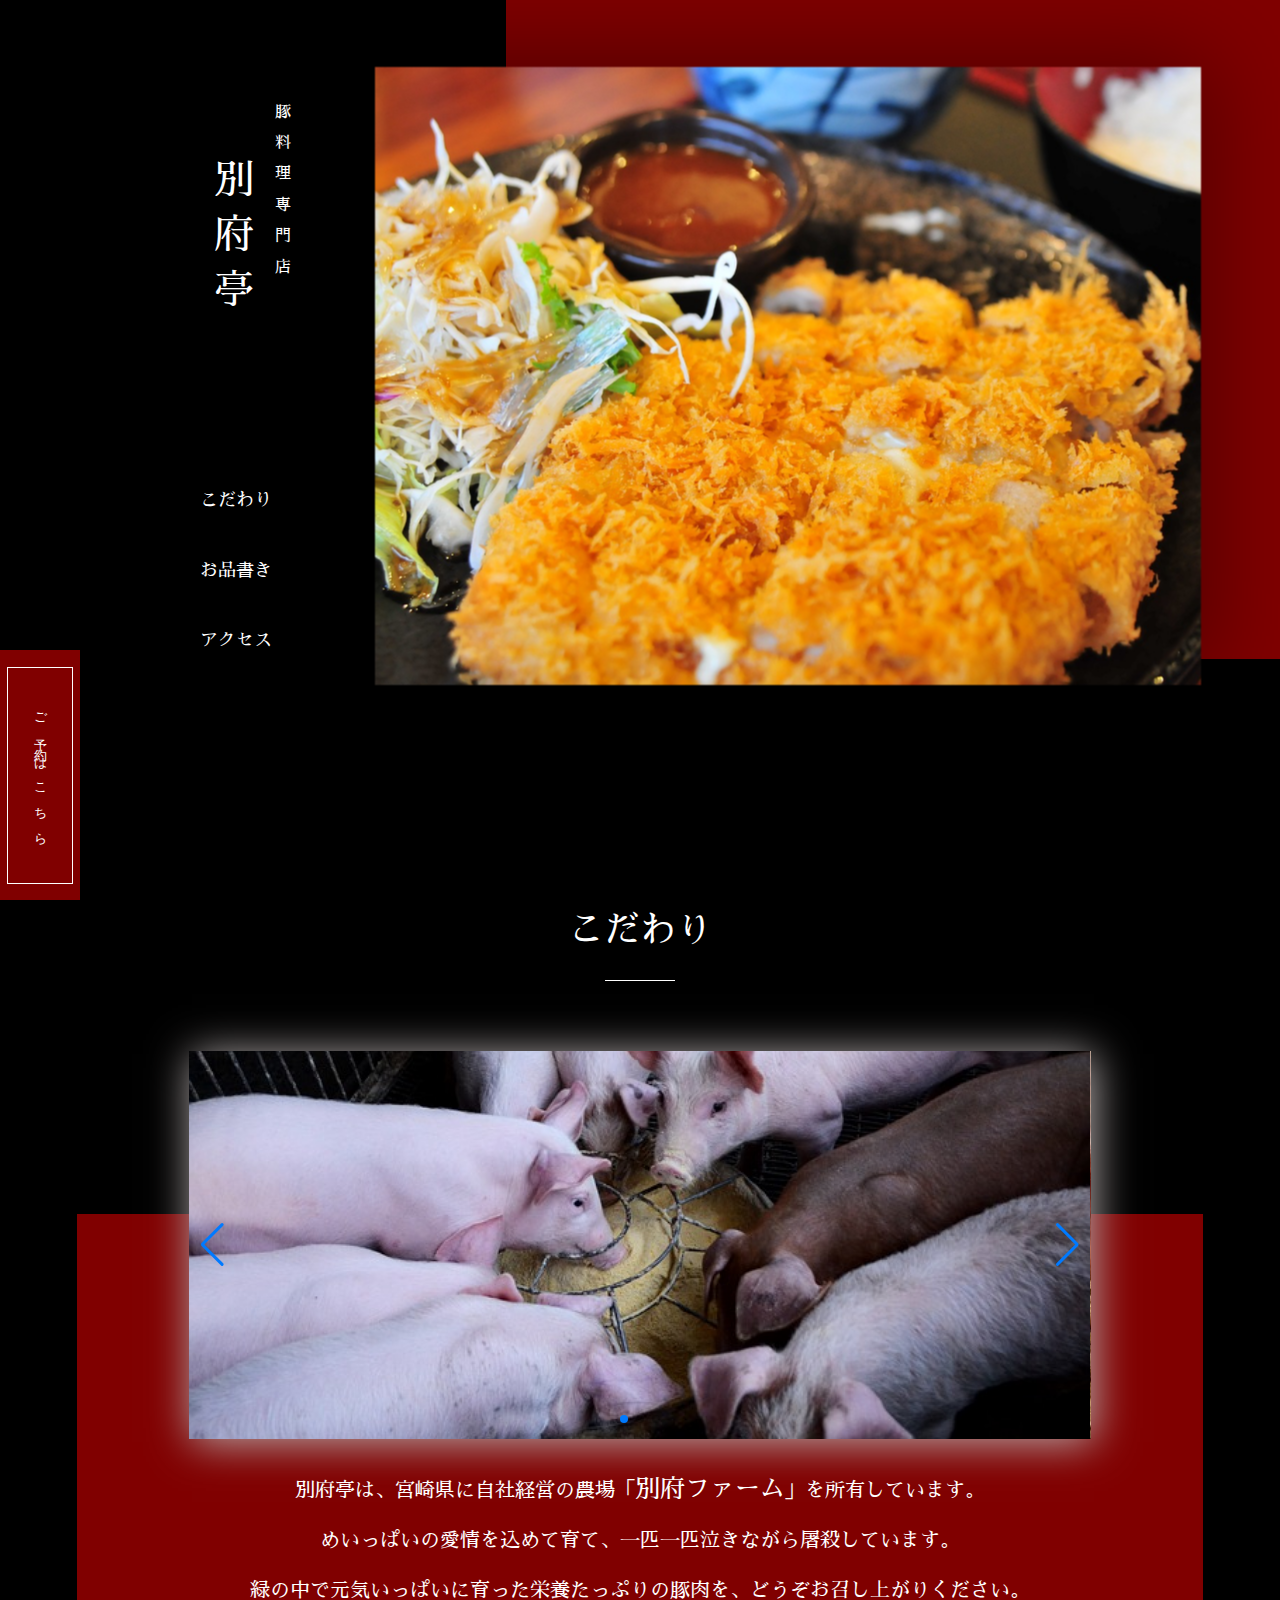
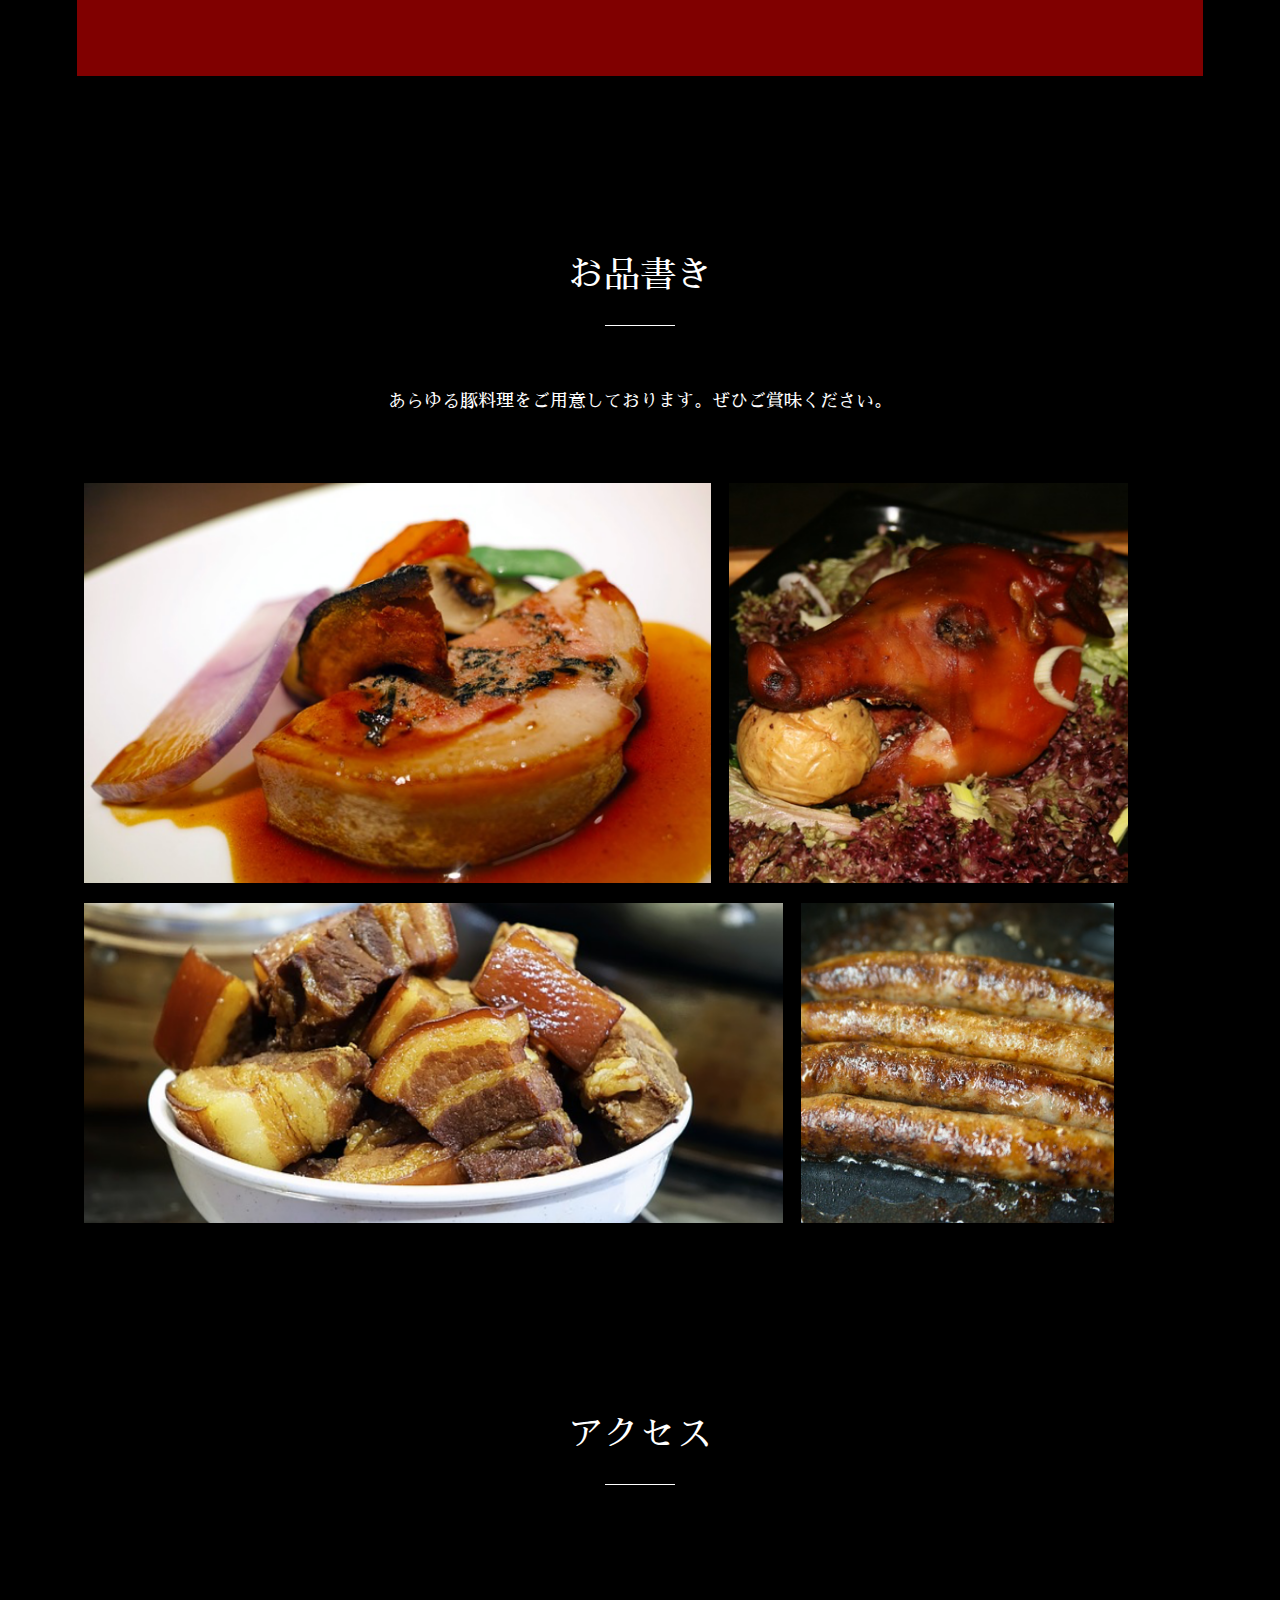
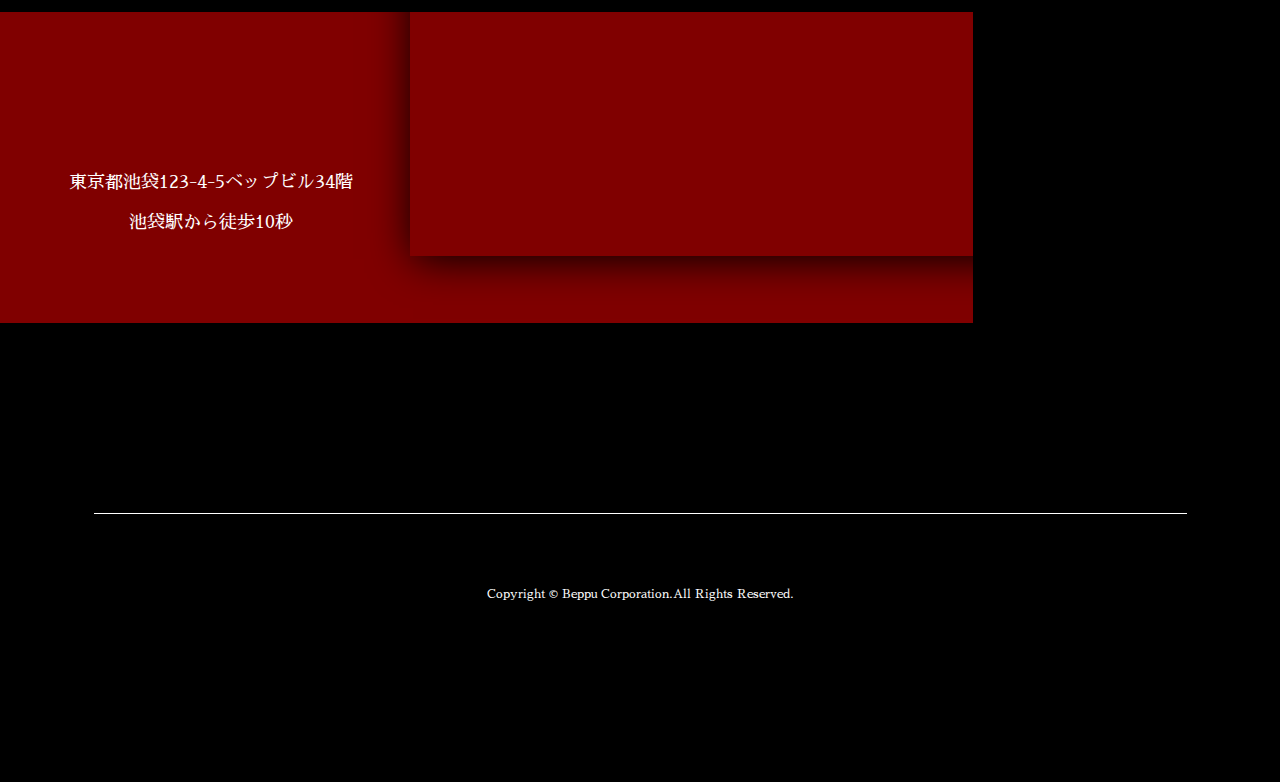
==== Markup1/beppu/index.html @ 49e9ab79 "Add files via upload" ====
<!DOCTYPE html>
<html lang="ja">
<head>
    <meta charset="UTF-8">
    <meta name="viewport" content="width=device-width, initial-scale=1.0">
    <title>Document</title>
    <link href="https://fonts.googleapis.com/css2?family=Sawarabi+Mincho&display=swap" rel="stylesheet">
    <link rel="stylesheet" href="css/main.css">
    <link rel="stylesheet" href="css/swiper.min.css">
</head>
<body>
    <main>
        <section id ="first-v">
            <div class="fv-pic">
                <img class="tonkatsu" src="./img/tonkatsu.png" alt="">
            </div>
            <div class="fv-info">
                <h1 class="fv-title">別府亭<br><span>豚料理専門店</span></h1>
                <nav>
                    <ul>
                        <li><a href="#picky">こだわり</a></li>
                        <li><a href="#menu">お品書き</a></li>
                        <li><a href="#access">アクセス</a></li>
                    </ul>
                </nav>
            </div>
            <button class="btn">
                <p class="btn-logo">ご予約はこちら</p>
            </button>
        </section>

        <section id ="picky">
            <div class="inner">
                <div class="title">
                    <h1>こだわり</h1>
                </div>
                <div class="desc">
                    <p>別府亭は、宮崎県に自社経営の農場「<span>別府ファーム</span>」を所有しています。<br>
                    めいっぱいの愛情を込めて育て、一匹一匹泣きながら屠殺しています。<br>
                緑の中で元気いっぱいに育った栄養たっぷりの豚肉を、どうぞお召し上がりください。</p>
                </div>
                <div class="swiper-container">
                    <!-- Additional required wrapper -->
                    <div class="swiper-wrapper">
                        <!-- Slides -->
                        <div class="swiper-slide slide1"></div>
                        <div class="swiper-slide slide2"></div>
                        <div class="swiper-slide slide3"></div>
                    </div>
                    <!-- If we need pagination -->
                    <div class="swiper-pagination"></div>
                
                    <!-- If we need navigation buttons -->
                    <div class="swiper-button-prev"></div>
                    <div class="swiper-button-next"></div>
                </div>
            </div>
        </section>

        <section id ="menu">
            <div class="inner">
                <div class="title">
                    <h1>お品書き</h1>
                </div>
                <p class="menu-info">あらゆる豚料理をご用意しております。ぜひご賞味ください。</p>
                <div class="img-wrap-a">
                    <img src="./img/menu1.png" alt="">
                    <img src="./img/menu4.png" alt="">
                </div>
                <div class="img-wrap-b">
                    <img src="./img/menu2.png" alt="">
                    <img src="./img/menu3.png" alt="">
                </div>
                
            </div>
        </section>

        <section id ="access">
            <div class="map-wrap">
                <div class="title">
                    <h1>アクセス</h1>
                </div>
                <div class="map-info">
                    <p>東京都池袋123-4-5ベップビル34階<br>池袋駅から徒歩10秒</p>
                </div>
                <div class="map">
                    <iframe class="map-pic" src="https://www.google.com/maps/embed?pb=!1m18!1m12!1m3!1d3238.8664534331306!2d139.70871141521718!3d35.72950278018314!2m3!1f0!2f0!3f0!3m2!1i1024!2i768!4f13.1!3m3!1m2!1s0x60188d5d4043e0dd%3A0x213775d25d2b034d!2z5rGg6KKL6aeF!5e0!3m2!1sja!2sjp!4v1603163045548!5m2!1sja!2sjp" allowfullscreen="" aria-hidden="false" tabindex="0"></iframe>
                </div>
            </div>

        </section>
    </main>

    <footer>
        <small>Copyright © Beppu Corporation.All Rights Reserved.</small>
    </footer>
    <script src="js/swiper.min.js"></script>
    <script src="js/script.js"></script>
</body>
</html>
---- Markup1/beppu/css/main.css ----
/* http://meyerweb.com/eric/tools/css/reset/ 
   v2.0 | 20110126
   License: none (public domain)
*/
*, *:after, *:before {
  box-sizing: border-box;
}

html, body, div, span, object, iframe,
h1, h2, h3, h4, h5, h6, p, blockquote, pre,
abbr, address, cite, code,
del, dfn, em, img, ins, kbd, q, samp,
small, strong, sub, sup, var,
b, i,
dl, dt, dd, ol, ul, li,
fieldset, form, label, legend,
table, caption, tbody, tfoot, thead, tr, th, td,
article, aside, canvas, details, figcaption, figure,
footer, header, hgroup, menu, nav, section, summary,
time, mark, audio, video {
  margin: 0;
  padding: 0;
  border: 0;
  outline: 0;
  font-size: 100%;
  font-weight: normal;
  vertical-align: baseline;
  background: transparent;
}

body {
  line-height: 1;
}

article, aside, details, figcaption, figure,
footer, header, hgroup, menu, nav, section {
  display: block;
}

nav, ul, li {
  list-style: none;
}

blockquote, q {
  quotes: none;
}

blockquote:before, blockquote:after,
q:before, q:after {
  content: '';
  content: none;
}

a {
  text-decoration: none;
  color: inherit;
  margin: 0;
  padding: 0;
  font-size: 100%;
  vertical-align: baseline;
  background: transparent;
}

a:visited {
  color: inherti;
}

/* change colours to suit your needs */
ins {
  background-color: #ff9;
  color: #000;
  text-decoration: none;
}

/* change colours to suit your needs */
mark {
  background-color: #ff9;
  color: #000;
  font-style: italic;
  font-weight: bold;
}

del {
  text-decoration: line-through;
}

abbr[title], dfn[title] {
  border-bottom: 1px dotted;
  cursor: help;
}

table {
  border-collapse: collapse;
  border-spacing: 0;
}

/* change border colour to suit your needs */
hr {
  display: block;
  height: 1px;
  border: 0;
  border-top: 1px solid #cccccc;
  margin: 1em 0;
  padding: 0;
}

input, select {
  vertical-align: middle;
}

/*# sourceMappingURL=reset.css.map */
html {
  font-size: 62.5%;
  scroll-behavior: smooth;
}

body {
  font-size: 12px;
  line-height: 1.67;
  background-color: black;
  color: white;
  font-family: 'Sawarabi Mincho', sans-serif;
}

.title {
  text-align: center;
  font-size: 3.6rem;
  font-weight: bold;
}
@media screen and (max-width: 600px) {
  .title {
    font-size: 3rem;
  }
}
.title:after {
  display: block;
  content: "";
  width: 7rem;
  border-bottom: 1px solid #fff;
  margin: 2rem auto 0;
}

.inner {
  width: 88%;
  margin: 0 auto;
  height: 776px;
}

#first-v {
  height: 100vh;
  display: flex;
  justify-content: space-between;
  flex-direction: column;
  position: relative;
}

.fv-pic {
  position: absolute;
  top: 0;
  right: 0;
  width: 60.5%;
  height: 73.2%;
  background-color: #800000;
}
.fv-pic img {
  position: absolute;
  transform: translate(-24%, -10%);
}
@media screen and (max-width: 600px) {
  .fv-pic img {
    width: 500px;
    height: 500px;
    transform: translate(-40%, -5%);
  }
}

.fv-info {
  padding-left: 200px;
}
.fv-info .fv-title {
  writing-mode: vertical-lr;
  position: relative;
  padding: 160px 0;
  font-size: 4rem;
  letter-spacing: 15px;
}
@media screen and (max-width: 600px) {
  .fv-info .fv-title {
    padding-top: 80px;
  }
}
.fv-info .fv-title span {
  font-size: 1.6rem;
  position: absolute;
  transform: translate(10%, -30%);
}

nav ul {
  position: relative;
  z-index: 100;
  font-size: 1.8rem;
  width: 75px;
}
nav ul li:not(:nth-child(1)) {
  margin-top: 40px;
}
nav ul li:hover {
  color: aqua;
  cursor: pointer;
  transition: .3s;
}

.btn {
  border: none;
  position: fixed;
  left: 0;
  bottom: 0;
  background-color: #800000;
  width: 8rem;
  height: 25rem;
  color: white;
  z-index: 100;
}
@media screen and (max-width: 600px) {
  .btn {
    height: 150px;
    width: 50px;
  }
}
.btn:hover {
  cursor: pointer;
  color: aqua;
}
.btn p {
  padding: 35px 23px;
  border: 1px solid white;
  writing-mode: vertical-lr;
  margin: 0 auto;
  letter-spacing: 10px;
}
@media screen and (max-width: 600px) {
  .btn p {
    font-size: 1rem;
    padding: 0 10px;
  }
}

#picky {
  height: 945px;
}
#picky .inner {
  position: relative;
}
#picky .inner .title {
  margin-bottom: 70px;
}

.desc {
  position: absolute;
  bottom: 0;
  width: 100%;
  height: 59.5%;
  background-color: #800000;
}
.desc p {
  padding-top: 250px;
  text-align: center;
  font-size: 2rem;
  line-height: 50px;
}
@media screen and (max-width: 600px) {
  .desc p {
    font-size: 1rem;
  }
}
.desc p span {
  font-size: 2.5rem;
}
@media screen and (max-width: 600px) {
  .desc p span {
    font-size: 1.5rem;
  }
}

.swiper-container {
  width: 80%;
  height: 50%;
  margin: 0 auto;
  position: relative;
  box-shadow: 3px 3px 40px #b8b1b1;
}

.swiper-slide {
  position: absolute;
  z-index: 100;
  height: 100%;
  /* width: 500px; */
  background-size: cover;
  background-position: center;
  background-repeat: no-repeat;
}

.swiper-slide.slide1 {
  background-image: url(../img/img1.jpg);
}

.swiper-slide.slide2 {
  background-image: url(../img/img2.jpg);
}

.swiper-slide.slide3 {
  background-image: url(../img/img3.jpg);
}

#menu {
  height: 1159px;
}
@media screen and (max-width: 600px) {
  #menu {
    height: 1600px;
  }
}

.img-wrap-a {
  display: inline-block;
  height: 400px;
  width: 100%;
}
.img-wrap-a img {
  height: 100%;
  margin: 7px;
}
@media screen and (max-width: 600px) {
  .img-wrap-a img {
    width: 100%;
    height: 300px;
  }
}

.img-wrap-b {
  display: inline-block;
  height: 320px;
  width: 100%;
}
.img-wrap-b img {
  height: 100%;
  margin: 7px;
}
@media screen and (max-width: 600px) {
  .img-wrap-b img {
    width: 100%;
    height: 300px;
  }
}

.menu-info {
  text-align: center;
  font-size: 1.8rem;
  margin: 60px 0;
}
@media screen and (max-width: 600px) {
  .menu-info {
    font-size: 1.5rem;
  }
}

#access {
  height: 689px;
}
@media screen and (max-width: 600px) {
  #access {
    height: 800px;
  }
}

.map-wrap {
  position: relative;
  height: 519px;
}
@media screen and (max-width: 600px) {
  .map-wrap {
    display: flex;
    flex-direction: column;
    height: 700px;
    margin: 0 50px;
  }
}

.map-info {
  background-color: #800000;
  position: absolute;
  bottom: 0;
  left: 0;
  width: 76%;
  height: 60%;
}
@media screen and (max-width: 600px) {
  .map-info {
    width: 100%;
  }
}
.map-info p {
  text-align: center;
  font-size: 1.8rem;
  line-height: 40px;
  padding: 150px 600px 97px 50px;
}
@media screen and (max-width: 600px) {
  .map-info p {
    padding: 250px 0 10px 0;
  }
}

.map-pic {
  position: absolute;
  width: 68%;
  height: 60%;
  right: 0;
  bottom: 13%;
  box-shadow: 3px 3px 40px black;
}
@media screen and (max-width: 600px) {
  .map-pic {
    box-shadow: none;
    bottom: 30%;
    height: 320px;
    width: 100%;
  }
}

footer {
  height: 269px;
}
footer small {
  display: block;
  text-align: center;
}
footer small::before {
  display: block;
  content: "";
  width: 1093px;
  border-bottom: 1px solid #fff;
  margin: 2rem auto 70px;
}

/*# sourceMappingURL=main.css.map */
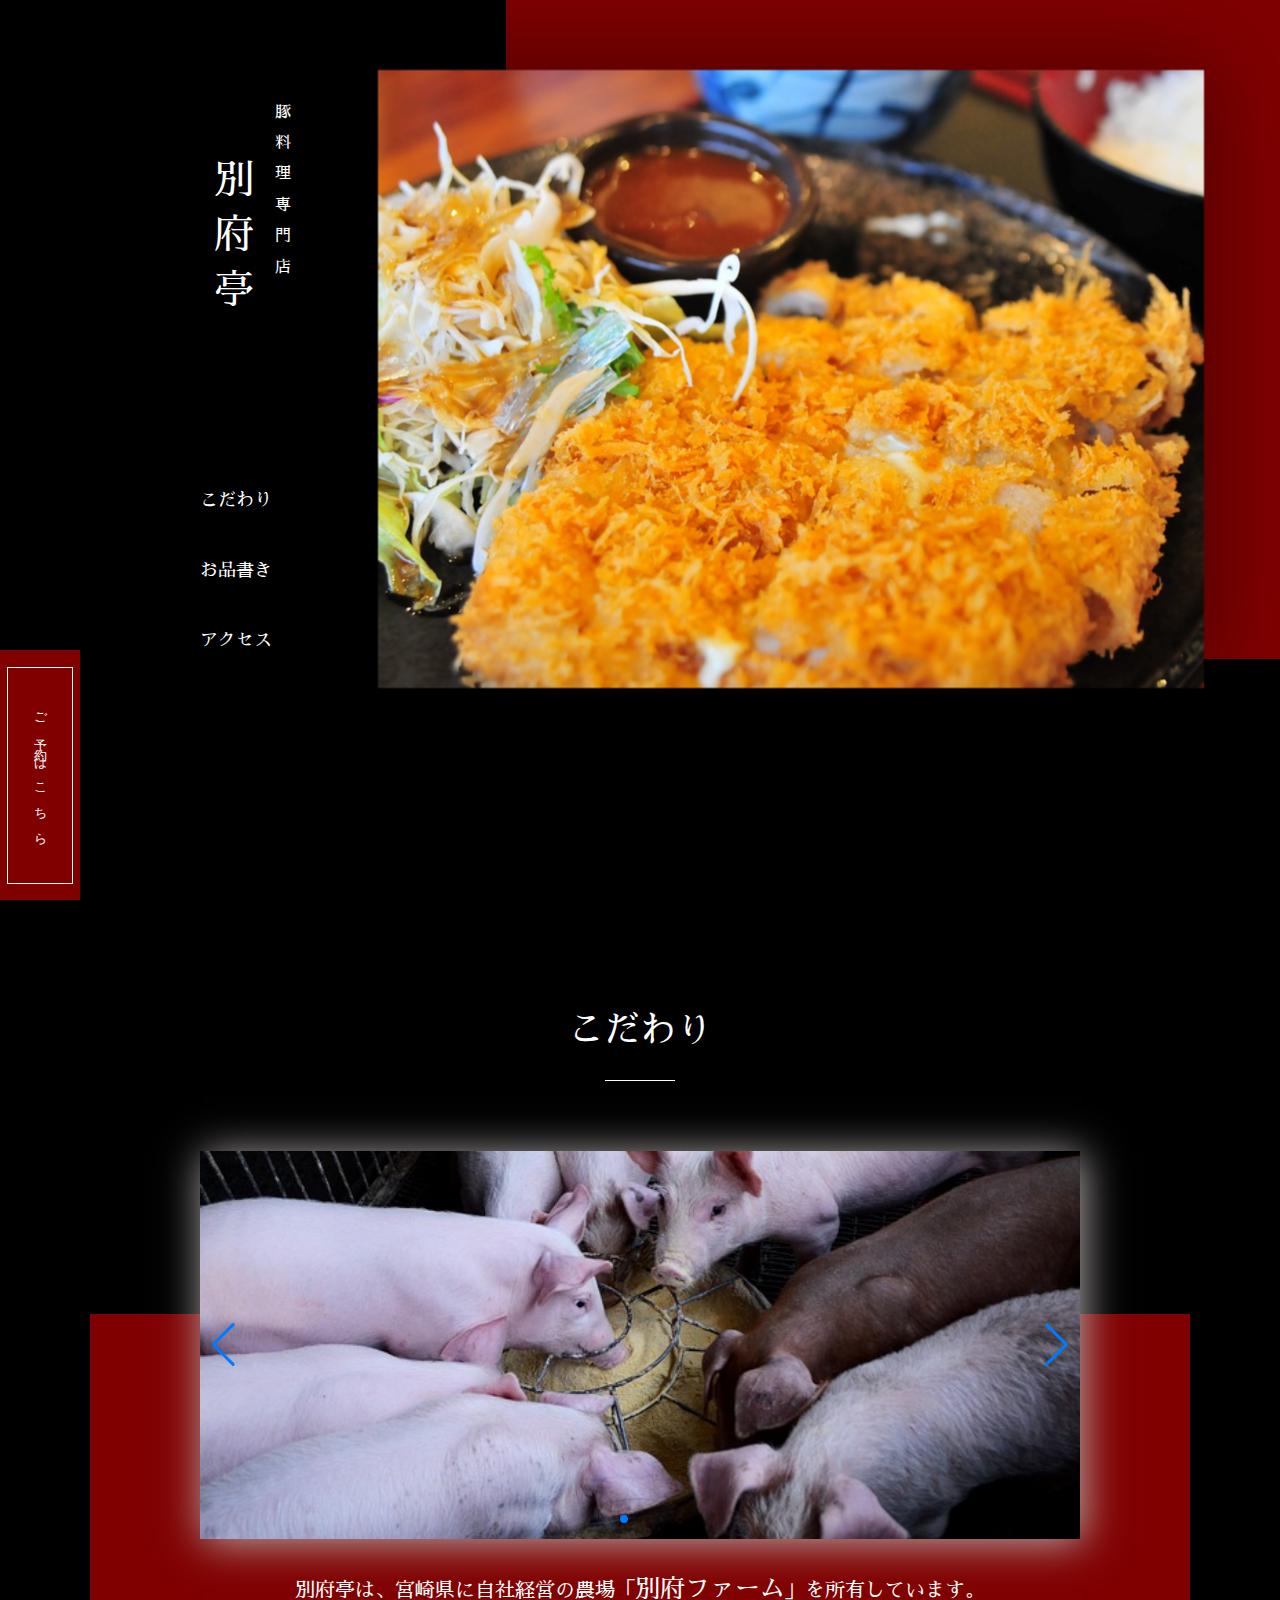
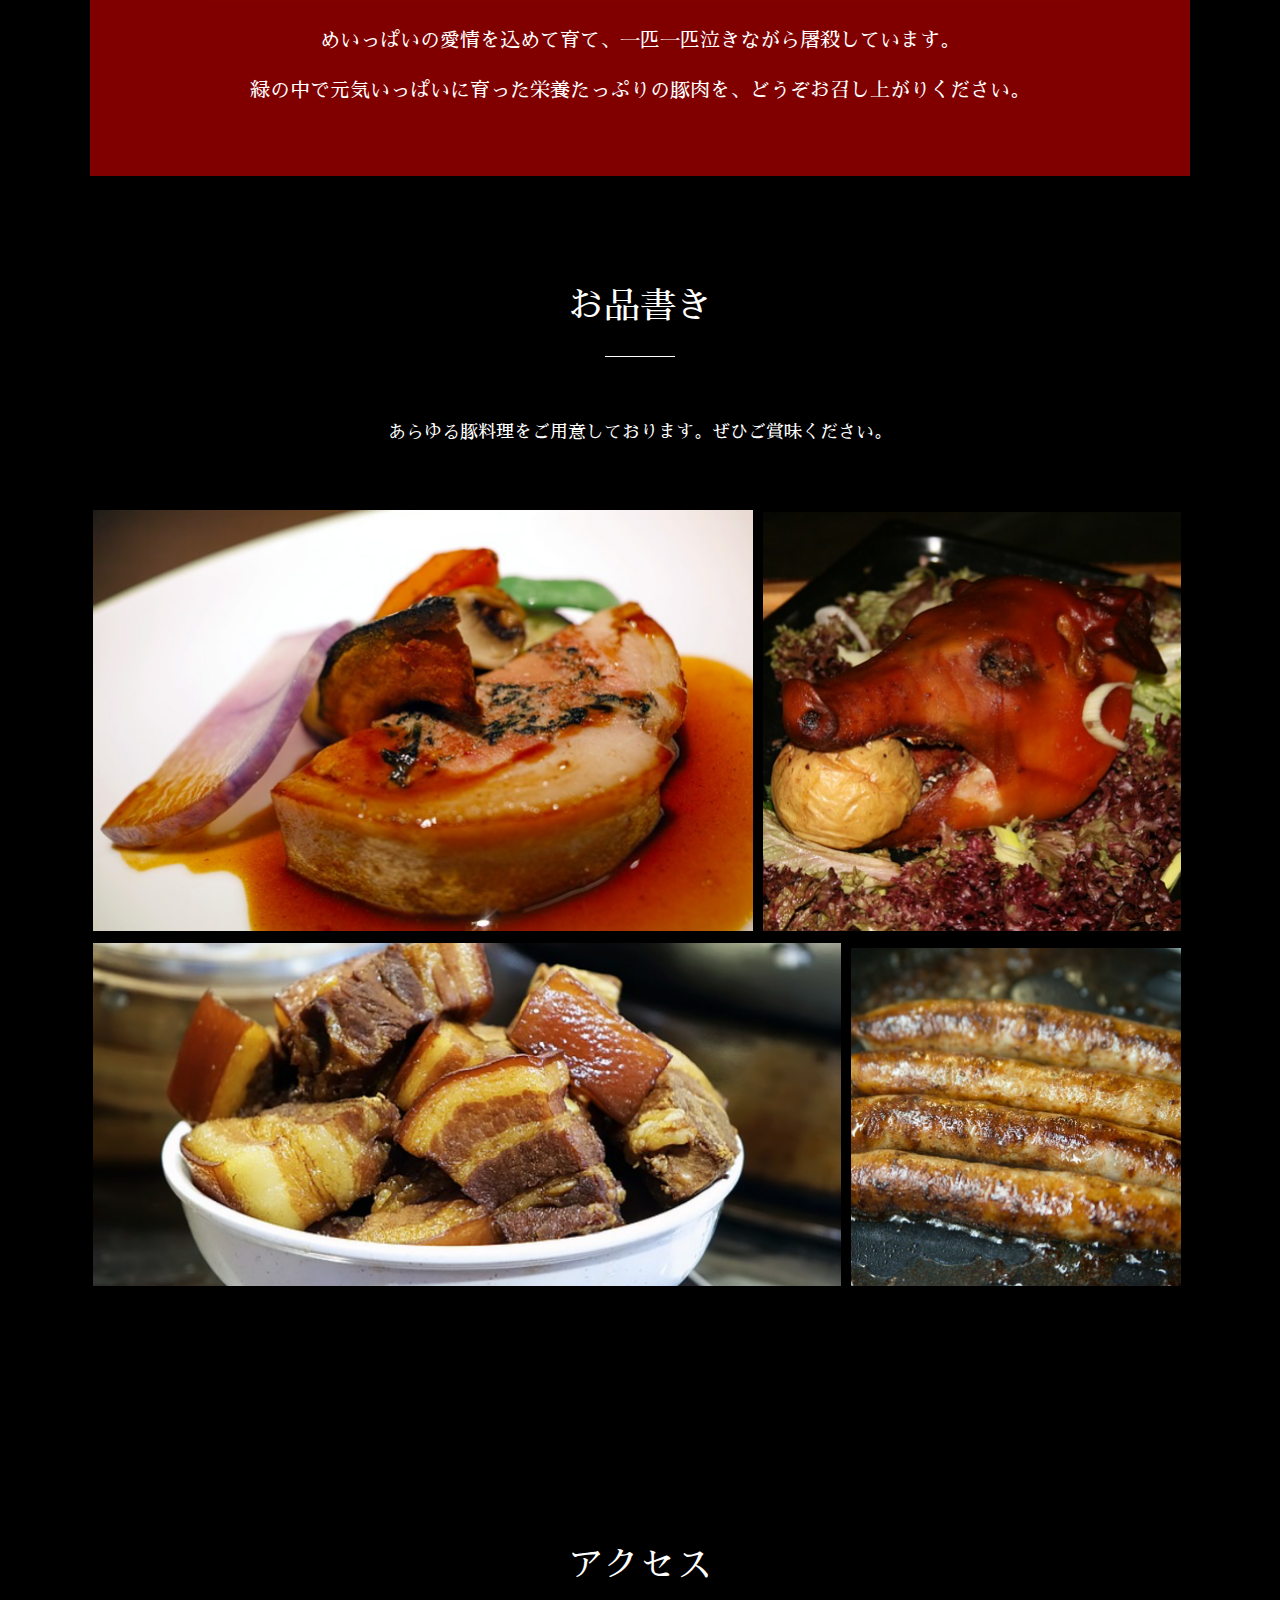
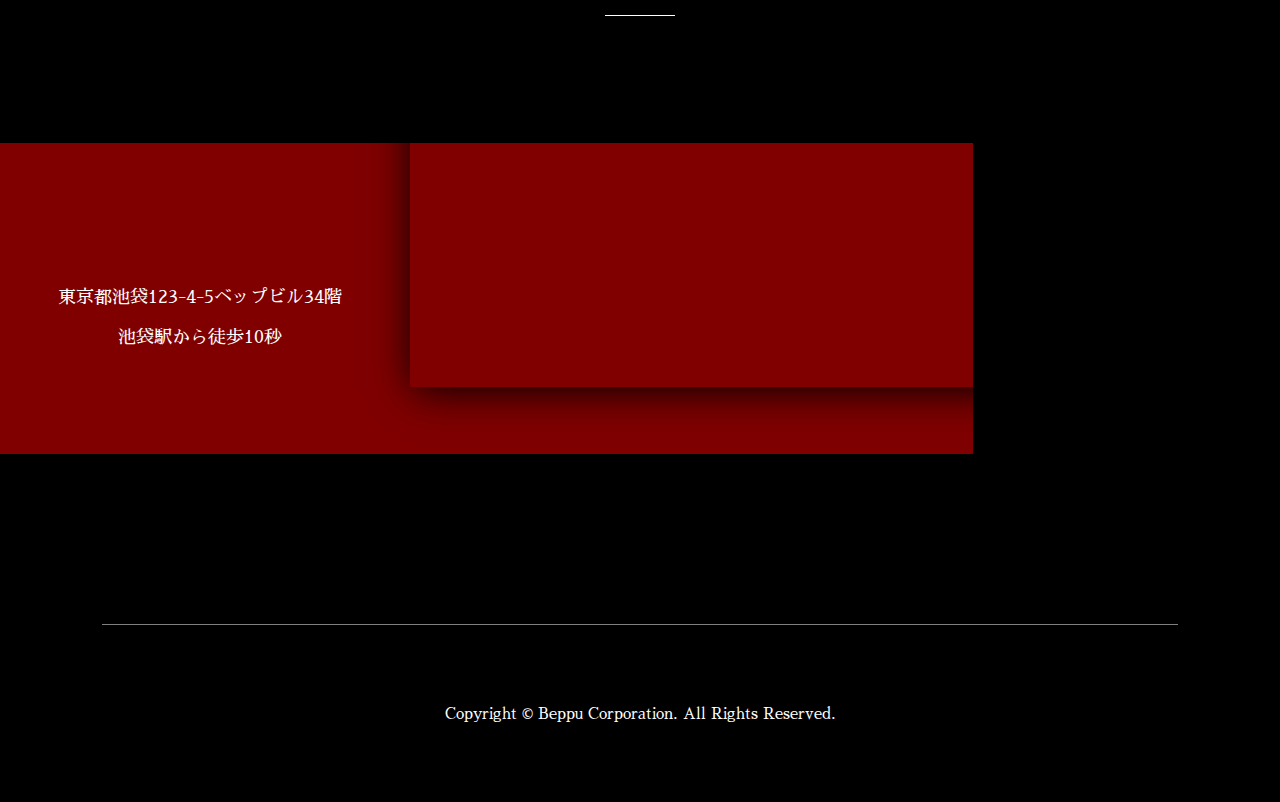
==== commit 13fd2d4a: "Add files via upload" ====
--- a/Markup1/beppu/index.html
+++ b/Markup1/beppu/index.html
@@ -64,12 +64,12 @@
                 </div>
                 <p class="menu-info">あらゆる豚料理をご用意しております。ぜひご賞味ください。</p>
                 <div class="img-wrap-a">
-                    <img src="./img/menu1.png" alt="">
-                    <img src="./img/menu4.png" alt="">
+                    <img class="menu1" src="./img/menu1.png" alt="">
+                    <img class="menu2" src="./img/menu4.png" alt="">
                 </div>
                 <div class="img-wrap-b">
-                    <img src="./img/menu2.png" alt="">
-                    <img src="./img/menu3.png" alt="">
+                    <img class="menu3" src="./img/menu2.png" alt="">
+                    <img class="menu4" src="./img/menu3.png" alt="">
                 </div>
                 
             </div>
@@ -92,7 +92,9 @@
     </main>
 
     <footer>
-        <small>Copyright © Beppu Corporation.All Rights Reserved.</small>
+        <div class="inner2">
+            <p>Copyright © Beppu Corporation. All Rights Reserved.</p>
+        </div>
     </footer>
     <script src="js/swiper.min.js"></script>
     <script src="js/script.js"></script>
--- a/Markup1/beppu/css/main.css
+++ b/Markup1/beppu/css/main.css
@@ -119,7 +119,7 @@
   line-height: 1.67;
   background-color: black;
   color: white;
-  font-family: 'Sawarabi Mincho', sans-serif;
+  font-family: "Sawarabi Mincho", sans-serif;
 }
 
 .title {
@@ -141,8 +141,8 @@
 }
 
 .inner {
-  width: 88%;
-  margin: 0 auto;
+  width: 86%;
+  margin: 100px auto 0;
   height: 776px;
 }
 
@@ -201,13 +201,18 @@
   font-size: 1.8rem;
   width: 75px;
 }
+@media screen and (max-width: 600px) {
+  nav ul {
+    padding-top: 50px;
+  }
+}
 nav ul li:not(:nth-child(1)) {
   margin-top: 40px;
 }
 nav ul li:hover {
   color: aqua;
   cursor: pointer;
-  transition: .3s;
+  transition: 0.3s;
 }
 
 .btn {
@@ -245,9 +250,6 @@
   }
 }
 
-#picky {
-  height: 945px;
-}
 #picky .inner {
   position: relative;
 }
@@ -317,39 +319,7 @@
 }
 @media screen and (max-width: 600px) {
   #menu {
-    height: 1600px;
-  }
-}
-
-.img-wrap-a {
-  display: inline-block;
-  height: 400px;
-  width: 100%;
-}
-.img-wrap-a img {
-  height: 100%;
-  margin: 7px;
-}
-@media screen and (max-width: 600px) {
-  .img-wrap-a img {
-    width: 100%;
-    height: 300px;
-  }
-}
-
-.img-wrap-b {
-  display: inline-block;
-  height: 320px;
-  width: 100%;
-}
-.img-wrap-b img {
-  height: 100%;
-  margin: 7px;
-}
-@media screen and (max-width: 600px) {
-  .img-wrap-b img {
-    width: 100%;
-    height: 300px;
+    height: 1500px;
   }
 }
 
@@ -364,8 +334,51 @@
   }
 }
 
+img {
+  margin: 3px;
+}
+
+.img-wrap-a .menu1 {
+  width: 60%;
+}
+@media screen and (max-width: 600px) {
+  .img-wrap-a .menu1 {
+    width: 100%;
+    height: 300px;
+  }
+}
+.img-wrap-a .menu2 {
+  width: 38%;
+}
+@media screen and (max-width: 600px) {
+  .img-wrap-a .menu2 {
+    width: 100%;
+    height: 300px;
+  }
+}
+
+.img-wrap-b .menu3 {
+  width: 68%;
+}
+@media screen and (max-width: 600px) {
+  .img-wrap-b .menu3 {
+    width: 100%;
+    height: 300px;
+  }
+}
+.img-wrap-b .menu4 {
+  width: 30%;
+}
+@media screen and (max-width: 600px) {
+  .img-wrap-b .menu4 {
+    width: 100%;
+    height: 300px;
+  }
+}
+
 #access {
   height: 689px;
+  margin-top: 100px;
 }
 @media screen and (max-width: 600px) {
   #access {
@@ -400,14 +413,16 @@
   }
 }
 .map-info p {
+  position: absolute;
+  top: 43%;
+  left: 6%;
   text-align: center;
   font-size: 1.8rem;
   line-height: 40px;
-  padding: 150px 600px 97px 50px;
 }
 @media screen and (max-width: 600px) {
   .map-info p {
-    padding: 250px 0 10px 0;
+    transform: translate(7%, 100%);
   }
 }
 
@@ -429,18 +444,25 @@
 }
 
 footer {
-  height: 269px;
-}
-footer small {
-  display: block;
+  margin-bottom: 79px;
+}
+footer .inner2 {
+  width: 84%;
+  margin: 0 auto;
+}
+footer p {
+  height: 88.5px;
+  width: 100%;
+  border-top: rgba(255, 255, 255, 0.5) solid 1px;
+  opacity: 1;
+  font-size: 1.5rem;
   text-align: center;
-}
-footer small::before {
-  display: block;
-  content: "";
-  width: 1093px;
-  border-bottom: 1px solid #fff;
-  margin: 2rem auto 70px;
+  line-height: 177px;
+}
+@media screen and (max-width: 600px) {
+  footer p {
+    font-size: 1rem;
+  }
 }
 
 /*# sourceMappingURL=main.css.map */
